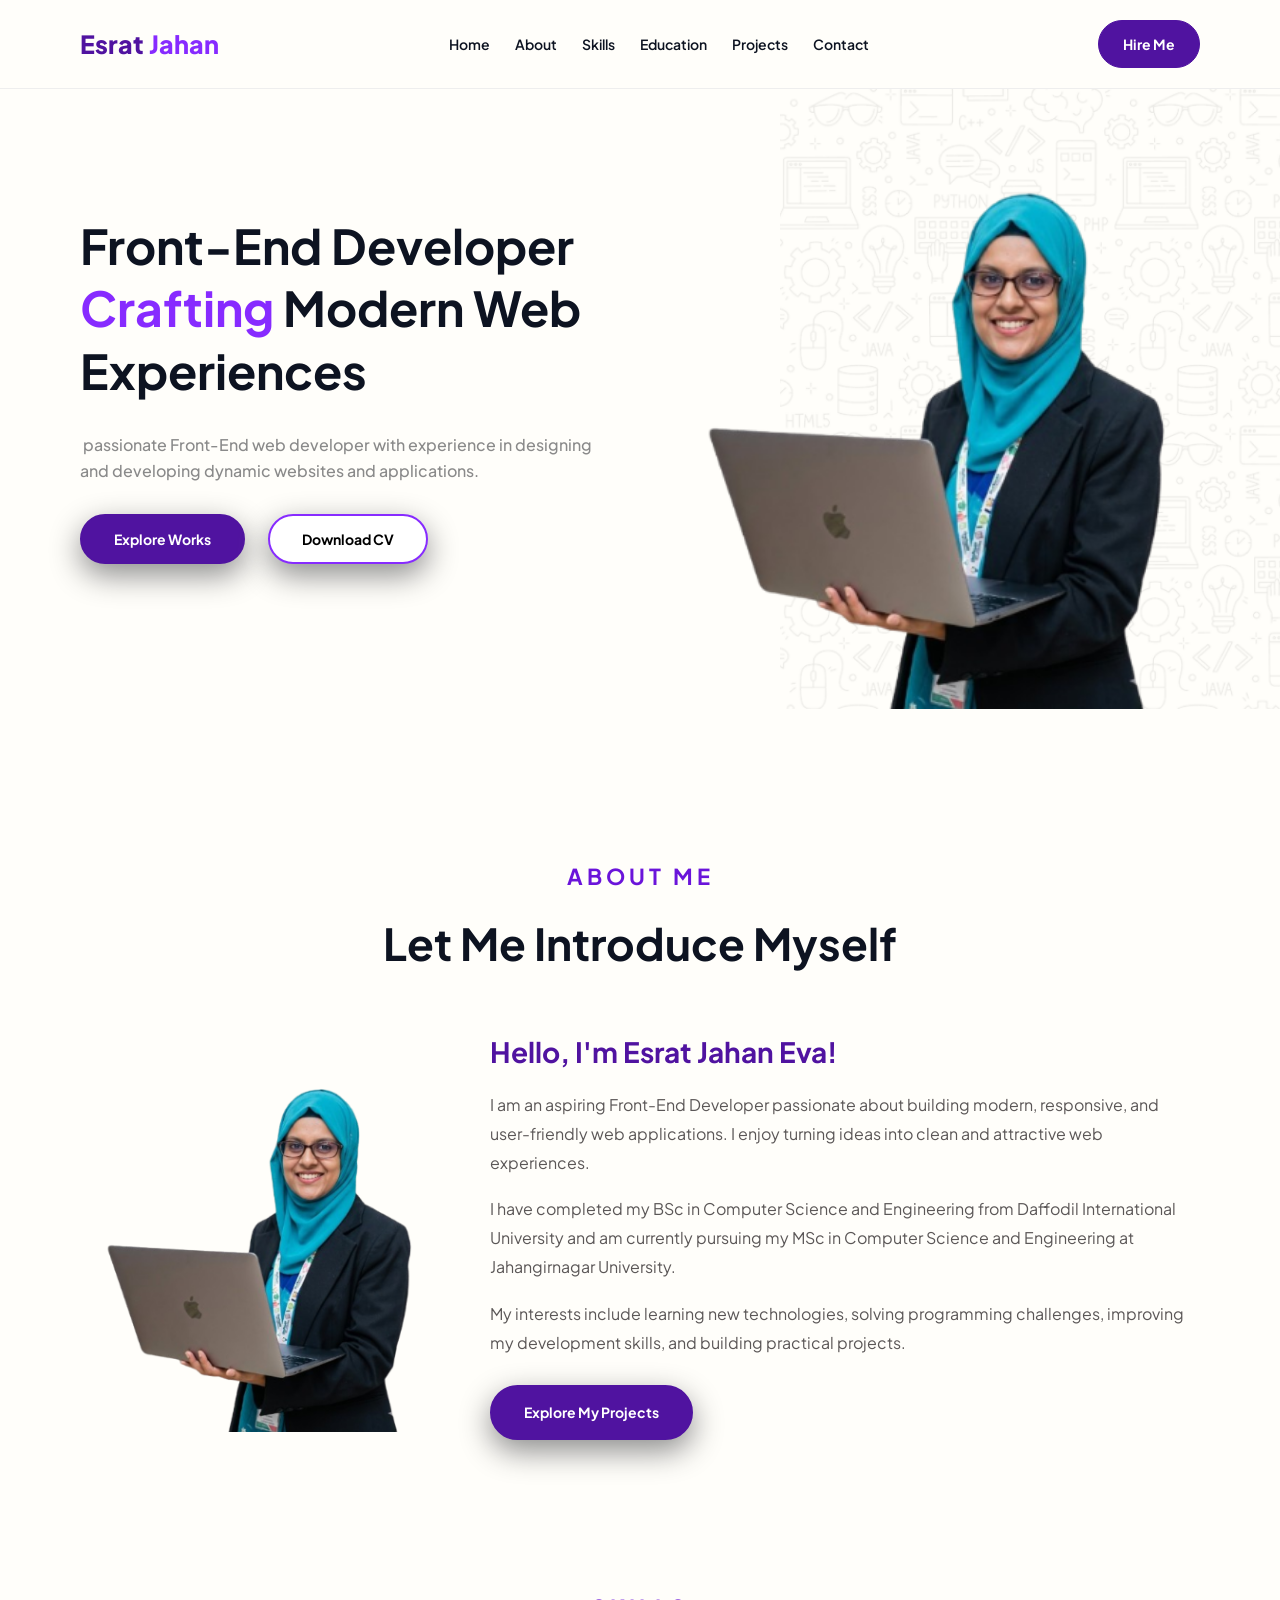
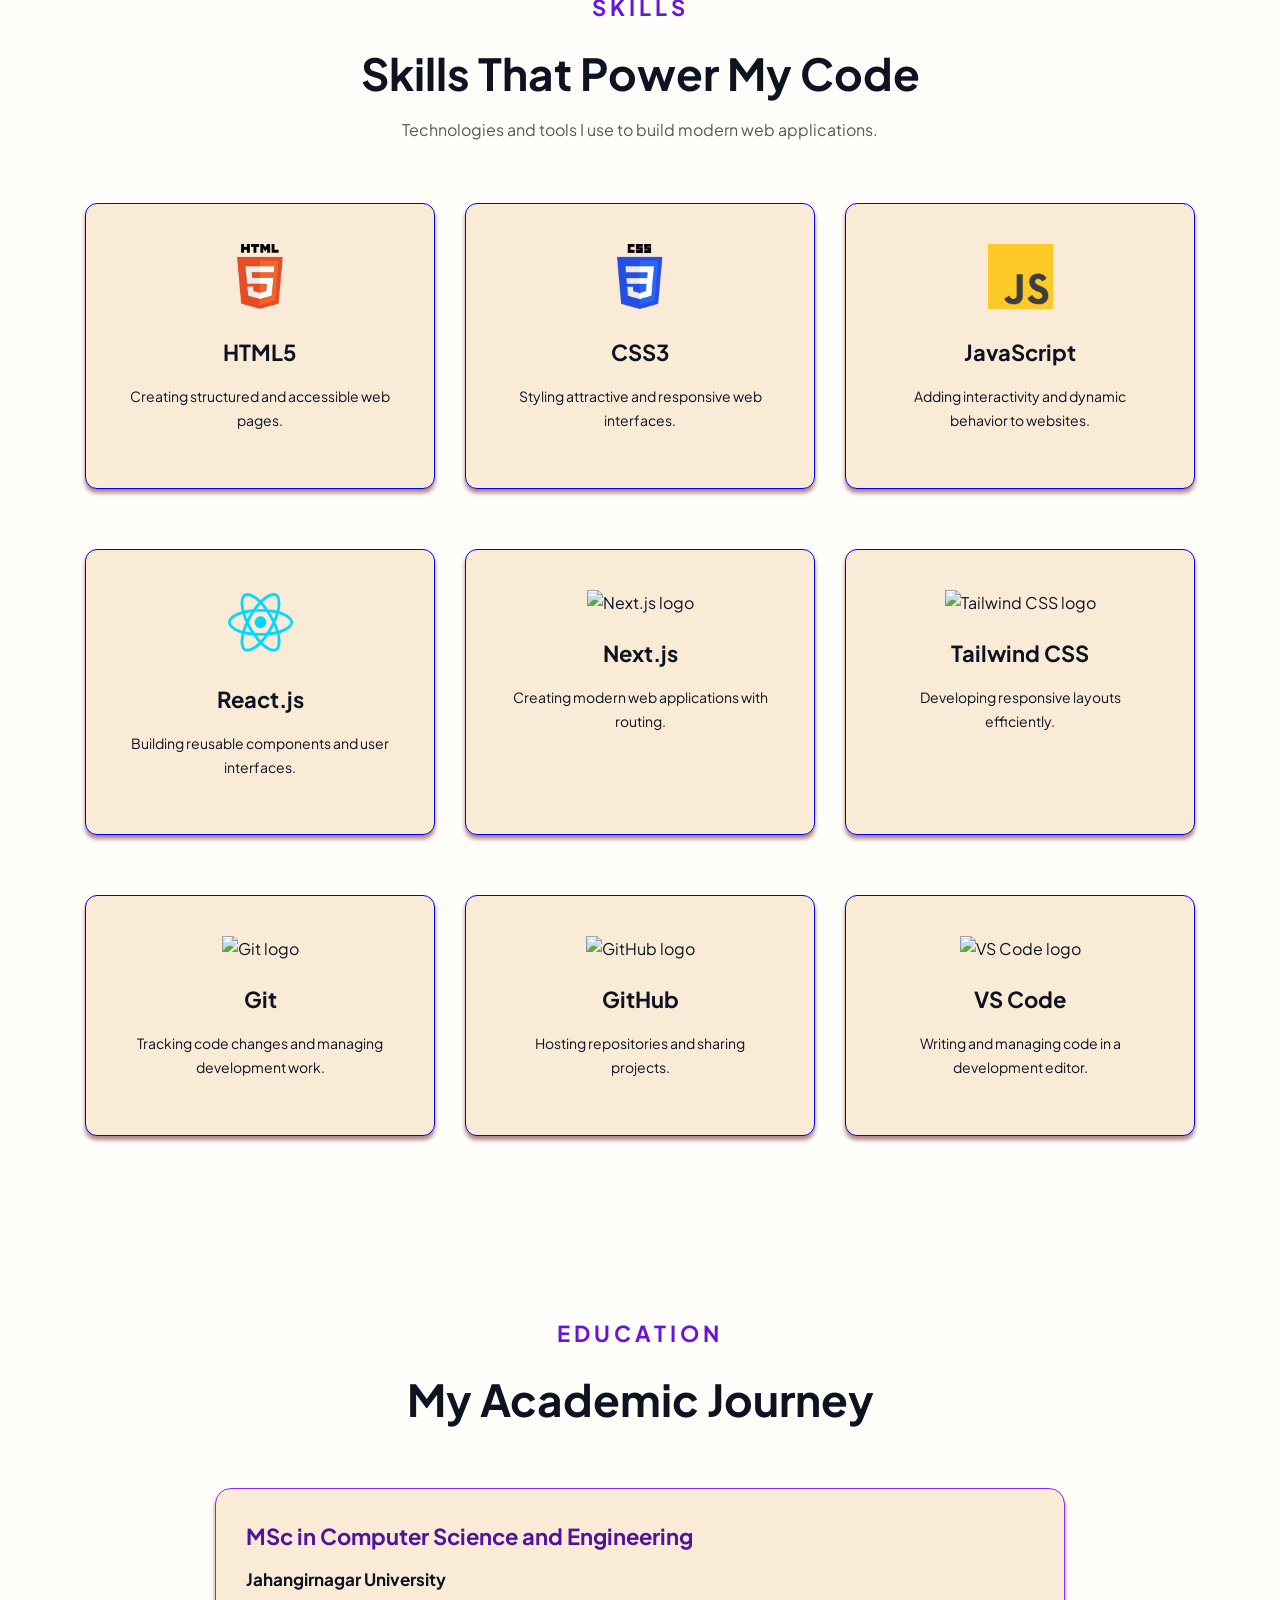
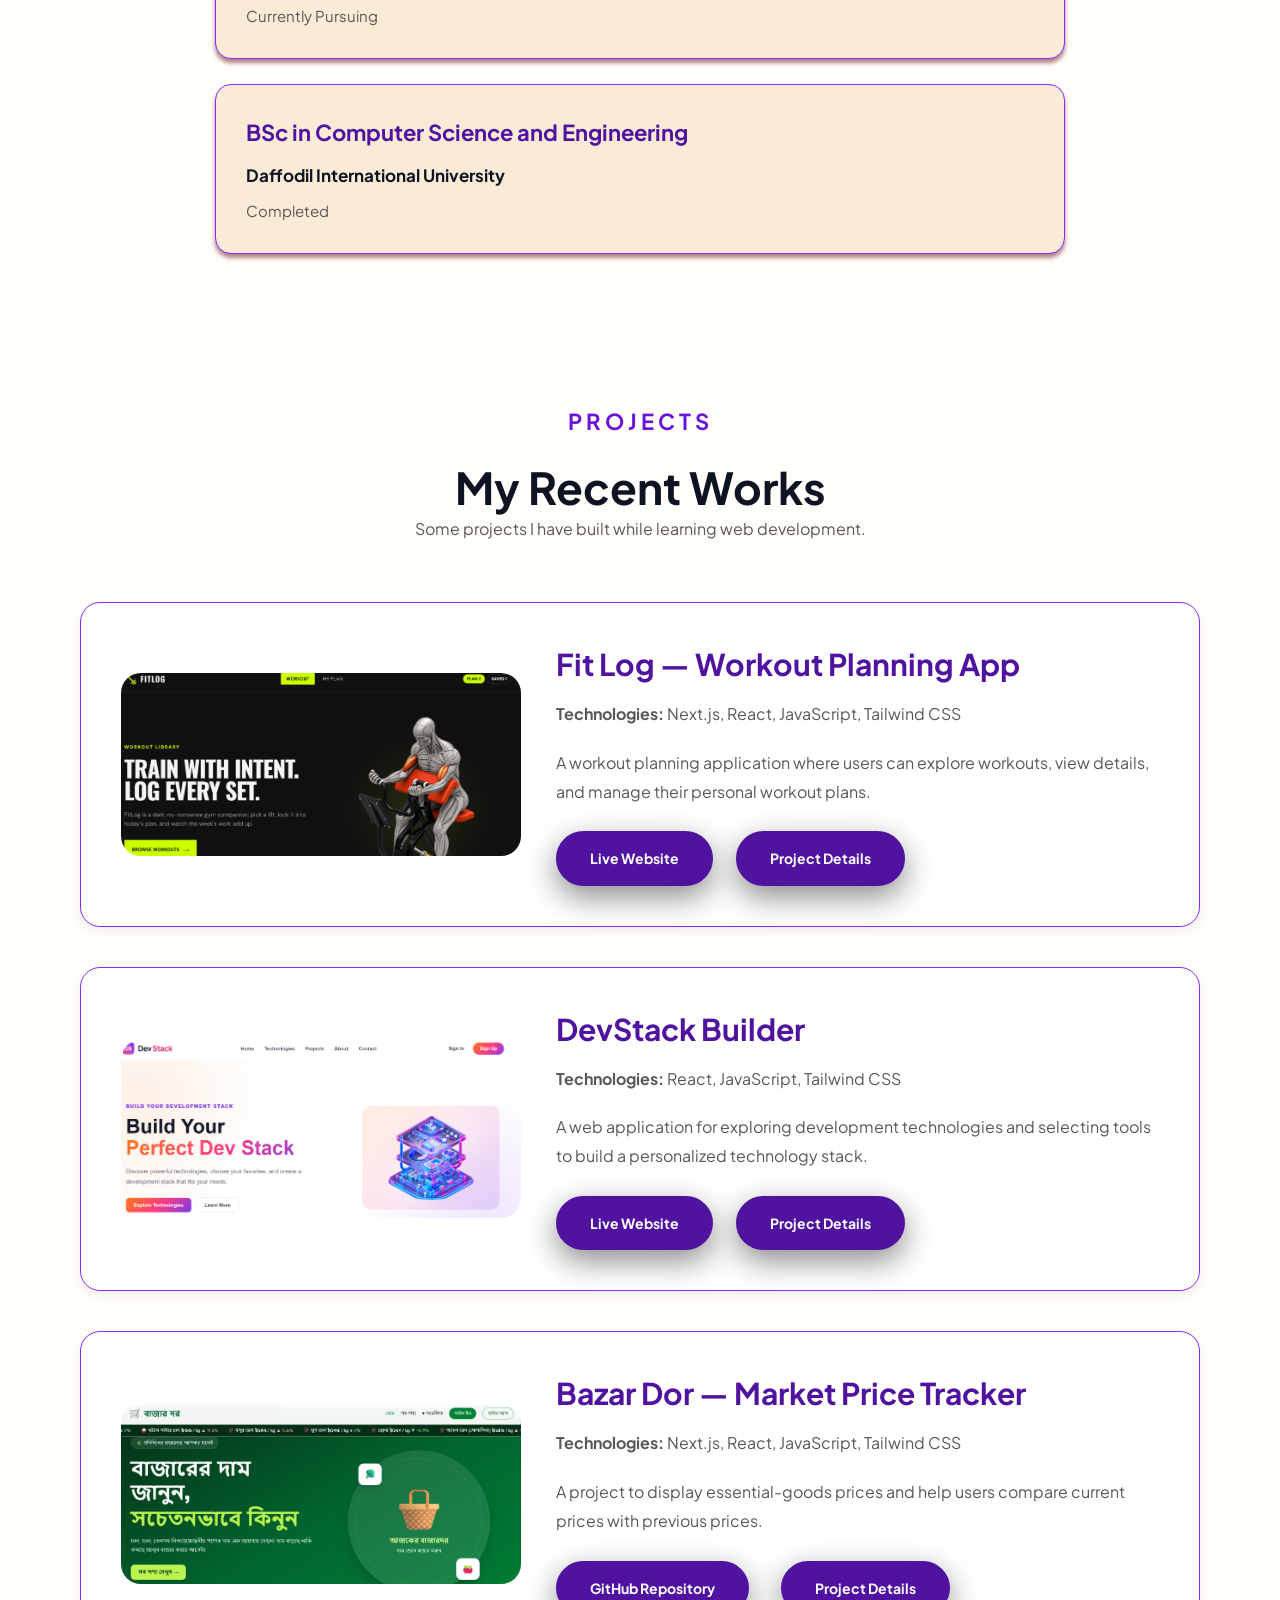
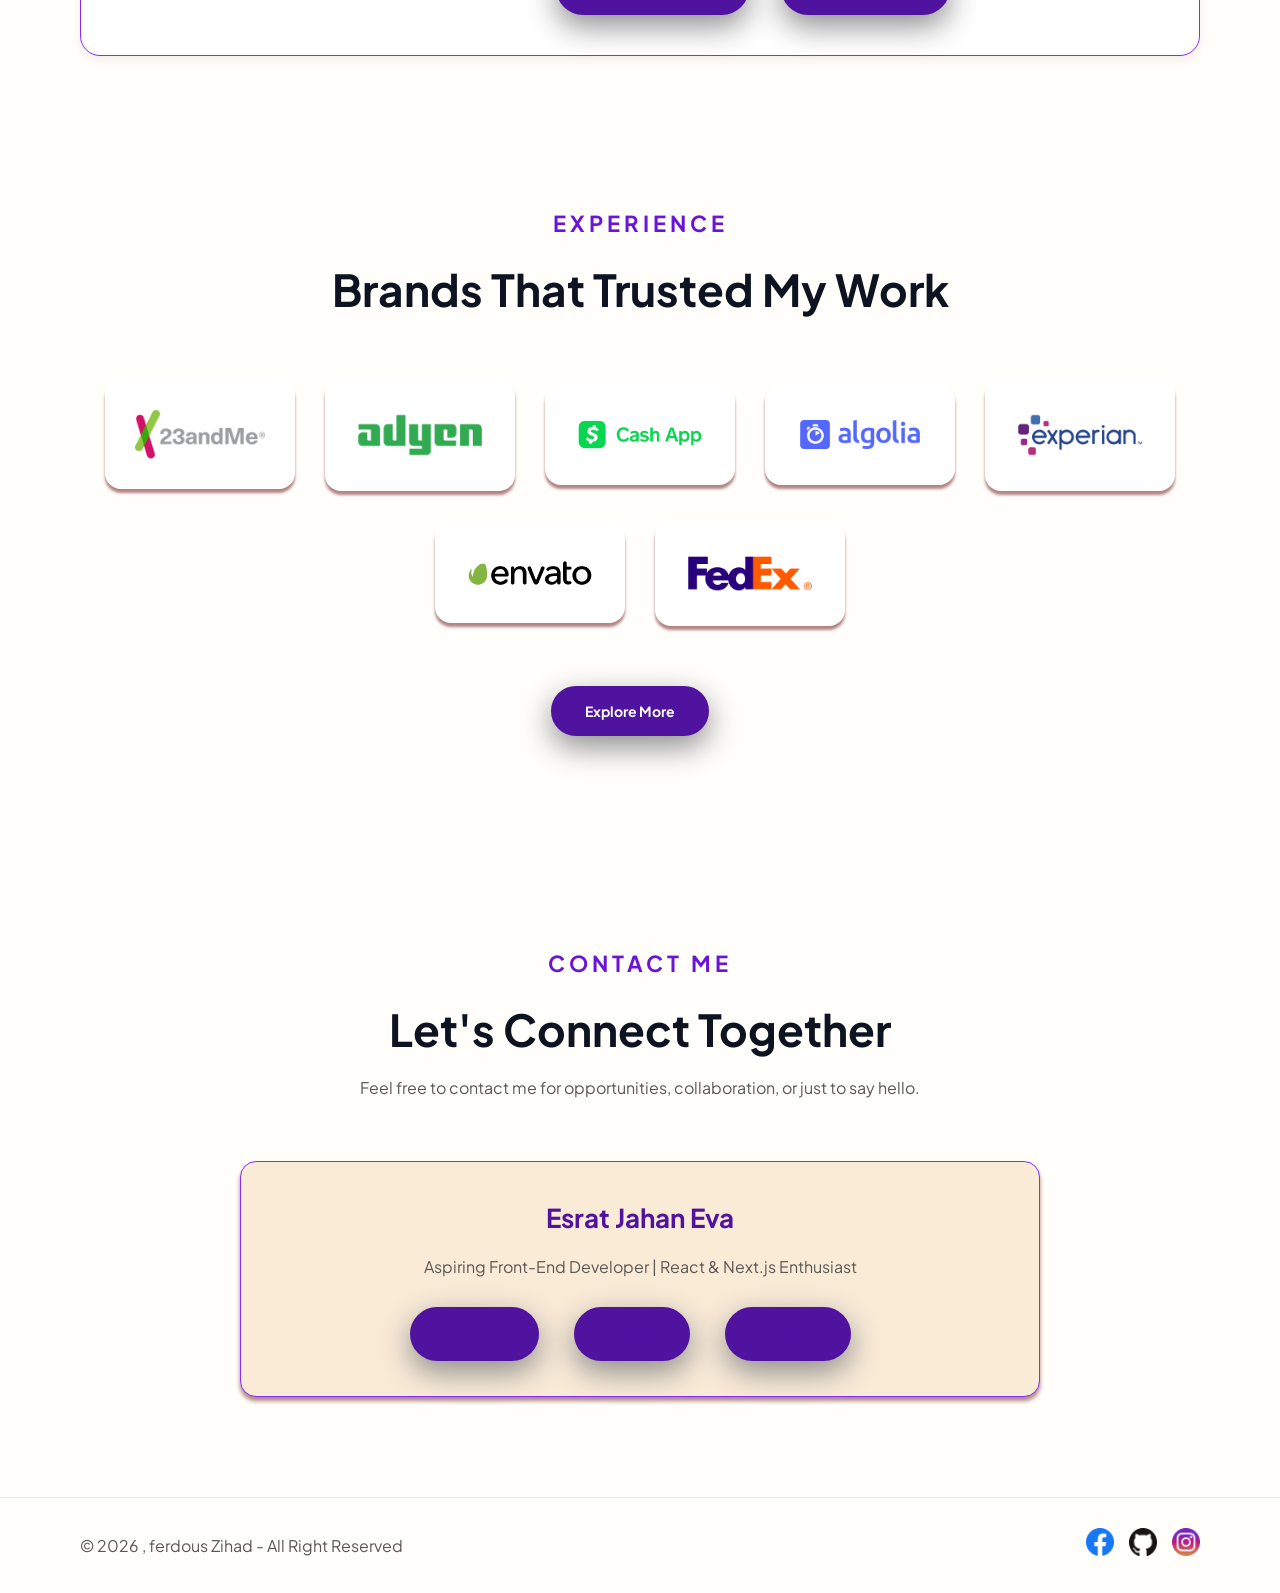
==== index.html @ e2b733cc "Initial portfolio commit" ====
<!doctype html>
<html lang="en">
  <head>
    <meta charset="UTF-8" />
    <meta name="viewport" content="width=device-width, initial-scale=1.0" />
    <title>Esrat jahan | Home</title>
    <link rel="preconnect" href="https://fonts.googleapis.com" />
    <link rel="preconnect" href="https://fonts.gstatic.com" crossorigin />
    <link
      href="https://fonts.googleapis.com/css2?family=Plus+Jakarta+Sans:ital,wght@0,200..800;1,200..800&family=Poppins:ital,wght@0,100;0,200;0,300;0,400;0,500;0,600;0,700;0,800;0,900;1,100;1,200;1,300;1,400;1,500;1,600;1,700;1,800;1,900&display=swap"
      rel="stylesheet"
    />

    <link rel="stylesheet" href="style.css" />
  </head>
  <body>
    <!-- Navbar -->
    <header id="navbar">
      <nav class="nav-container container">
        <a href="#hero" class="logo">Esrat <span>Jahan</span></a>

        <ul class="nav-links">
          <li><a href="#hero">Home</a></li>
          <li><a href="#about">About</a></li>
          <li><a href="#skill">Skills</a></li>
          <li><a href="#education">Education</a></li>
          <li><a href="#project">Projects</a></li>
          <li><a href="#contact">Contact</a></li>
        </ul>

        <a href="#contact" class="nav-btn">Hire Me</a>
      </nav>
    </header>

    <!-- hero section -->
    <div id="hero">
      <div id="hero-container" class="container">
        <div id="hero-contain">
          <h1>
            Front-End Developer <span>Crafting</span> Modern Web Experiences
          </h1>
          <p>
             passionate Front-End web developer with experience in designing and
            developing dynamic websites and applications.
          </p>
          <button class="btn">Explore Works</button>
          <button class="btn btn-white">Download CV</button>
        </div>
        <div id="hero-image">
          <img src="image/me/download.png" alt="" />
        </div>
      </div>
    </div>

    <!-- About Me Section -->
    <section id="about">
      <div class="container">
        <div class="heading">
          <h4>ABOUT ME</h4>
          <h2>Let Me Introduce Myself</h2>
        </div>

        <div class="about-content">
          <div class="about-image">
            <img src="image/me/download.png" alt="Esrat Jahan Eva" />
          </div>

          <div class="about-text">
            <h3>Hello, I'm Esrat Jahan Eva!</h3>

            <p>
              I am an aspiring Front-End Developer passionate about building
              modern, responsive, and user-friendly web applications. I enjoy
              turning ideas into clean and attractive web experiences.
            </p>

            <p>
              I have completed my BSc in Computer Science and Engineering from
              Daffodil International University and am currently pursuing my MSc
              in Computer Science and Engineering at Jahangirnagar University.
            </p>

            <p>
              My interests include learning new technologies, solving
              programming challenges, improving my development skills, and
              building practical projects.
            </p>

            <a class="btn about-btn" href="#project">Explore My Projects</a>
          </div>
        </div>
      </div>
    </section>

    <!-- Skills Section -->
    <section id="skill">
      <div id="skill-container" class="container">
        <div class="heading">
          <h4>SKILLS</h4>
          <h2>Skills That Power My Code</h2>
          <p class="skills-intro">
            Technologies and tools I use to build modern web applications.
          </p>
        </div>

        <div class="card-box">
          <div class="card">
            <img src="image/html.png" alt="HTML5 logo" />
            <h3>HTML5</h3>
            <p>Creating structured and accessible web pages.</p>
          </div>

          <div class="card">
            <img src="image/css.png" alt="CSS3 logo" />
            <h3>CSS3</h3>
            <p>Styling attractive and responsive web interfaces.</p>
          </div>

          <div class="card">
            <img src="image/js.png" alt="JavaScript logo" />
            <h3>JavaScript</h3>
            <p>Adding interactivity and dynamic behavior to websites.</p>
          </div>
        </div>

        <div class="card-box">
          <div class="card">
            <img src="image/react.png" alt="React logo" />
            <h3>React.js</h3>
            <p>Building reusable components and user interfaces.</p>
          </div>

          <div class="card">
            <img src="image/nextjs.png" alt="Next.js logo" />
            <h3>Next.js</h3>
            <p>Creating modern web applications with routing.</p>
          </div>

          <div class="card">
            <img src="image/tailwind.png" alt="Tailwind CSS logo" />
            <h3>Tailwind CSS</h3>
            <p>Developing responsive layouts efficiently.</p>
          </div>
        </div>

        <div class="card-box">
          <div class="card">
            <img src="image/git.png" alt="Git logo" />
            <h3>Git</h3>
            <p>Tracking code changes and managing development work.</p>
          </div>

          <div class="card">
            <img src="image/github.png" alt="GitHub logo" />
            <h3>GitHub</h3>
            <p>Hosting repositories and sharing projects.</p>
          </div>

          <div class="card">
            <img src="image/vscode.png" alt="VS Code logo" />
            <h3>VS Code</h3>
            <p>Writing and managing code in a development editor.</p>
          </div>
        </div>
      </div>
    </section>

    <!-- Education Section -->
    <section id="education">
      <div class="container">
        <div class="heading">
          <h4>EDUCATION</h4>
          <h2>My Academic Journey</h2>
        </div>

        <div class="education-list">
          <div class="education-card">
            <h3>MSc in Computer Science and Engineering</h3>
            <h4>Jahangirnagar University</h4>
            <p>Currently Pursuing</p>
          </div>

          <div class="education-card">
            <h3>BSc in Computer Science and Engineering</h3>
            <h4>Daffodil International University</h4>
            <p>Completed</p>
          </div>
        </div>
      </div>
    </section>

    <!-- project section -->
    <section id="project">
      <div id="project-container" class="container">
        <div class="heading">
          <h4>PROJECTS</h4>
          <h2>My Recent Works</h2>
          <p>Some projects I have built while learning web development.</p>
        </div>

        <!-- Project 1 -->
        <div class="project-box">
          <div class="project-card">
            <div class="project-img">
              <img src="image/FITLOG.png" alt="Fit Log project" />
            </div>
            <div class="project-content">
              <h3>Fit Log — Workout Planning App</h3>
              <p>
                <strong>Technologies:</strong> Next.js, React, JavaScript,
                Tailwind CSS
              </p>
              <p>
                A workout planning application where users can explore workouts,
                view details, and manage their personal workout plans.
              </p>
              <a
                class="btn"
                href="https://fit-log-livid.vercel.app/"
                target="_blank"
                rel="noopener noreferrer"
                >Live Website</a
              >
              <a class="btn" href="project-fitlog.html">Project Details</a>
            </div>
          </div>
        </div>

        <!-- Project 2 -->
        <div class="project-box">
          <div class="project-card">
            <div class="project-img">
              <img
                src="image/Screenshot Dev Stack.png"
                alt="DevStack Builder project"
              />
            </div>
            <div class="project-content">
              <h3>DevStack Builder</h3>
              <p>
                <strong>Technologies:</strong> React, JavaScript, Tailwind CSS
              </p>
              <p>
                A web application for exploring development technologies and
                selecting tools to build a personalized technology stack.
              </p>
              <a
                class="btn"
                href="https://esratcode.github.io/DevStack-Builder/"
                target="_blank"
                rel="noopener noreferrer"
                >Live Website</a
              >
              <a class="btn" href="project-devstack.html">Project Details</a>
            </div>
          </div>
        </div>

        <!-- Project 3 -->
        <div class="project-box">
          <div class="project-card">
            <div class="project-img">
              <img src="image/bajardor.png" alt="Bazar Dor project" />
            </div>
            <div class="project-content">
              <h3>Bazar Dor — Market Price Tracker</h3>
              <p>
                <strong>Technologies:</strong> Next.js, React, JavaScript,
                Tailwind CSS
              </p>
              <p>
                A project to display essential-goods prices and help users
                compare current prices with previous prices.
              </p>
              <div
                style="
                  display: flex;
                  flex-wrap: wrap;
                  gap: 12px;
                  margin-top: 15px;
                "
              >
                <a
                  class="btn"
                  href="https://github.com/esratcode/bazar-dor"
                  target="_blank"
                  rel="noopener noreferrer"
                  >GitHub Repository</a
                >
                <a class="btn" href="project-bazardor.html">Project Details</a>
              </div>
            </div>
          </div>
        </div>
      </div>
    </section>

    <div id="experience">
      <div id="experiance-container" class="container">
        <div class="heading">
          <h4>EXPERIENCE</h4>
          <h2>Brands That Trusted My Work</h2>
        </div>
        <div class="company-card">
          <div class="brands">
            <img src="image/brands-1.png" alt="" />
          </div>
          <div class="brands">
            <img src="image/brands-2.png" alt="" />
          </div>
          <div class="brands">
            <img src="image/brands-3.png" alt="" />
          </div>
          <div class="brands">
            <img src="image/brands-4.png" alt="" />
          </div>
          <div class="brands">
            <img src="image/brands-5.png" alt="" />
          </div>
          <div class="brands">
            <img src="image/brands-6.png" alt="" />
          </div>
          <div class="brands">
            <img src="image/brands-7.png" alt="" />
          </div>
        </div>
        <div class="btn-containter">
          <button class="btn">Explore More</button>
        </div>
      </div>
    </div>

    <!-- Contact Section -->
    <section id="contact">
      <div class="container">
        <div class="heading">
          <h4>CONTACT ME</h4>
          <h2>Let's Connect Together</h2>
          <p>
            Feel free to contact me for opportunities, collaboration, or just to
            say hello.
          </p>
        </div>

        <div class="contact-content">
          <h3>Esrat Jahan Eva</h3>
          <p>Aspiring Front-End Developer | React & Next.js Enthusiast</p>

          <div class="contact-links">
            <a class="btn" href="mailto:esrate449@gmail.com">Email Me</a>

            <a
              class="btn"
              href="https://github.com/esratcode"
              target="_blank"
              rel="noopener noreferrer"
              >GitHub</a
            >

            <a
              class="btn"
              href="https://www.linkedin.com/in/esrat-jahan-eva-cse/"
              target="_blank"
              rel="noopener noreferrer"
              >LinkedIn</a
            >
          </div>
        </div>
      </div>
    </section>

    <!-- footer section -->
    <div id="footer">
      <div id="footer-container" class="container">
        <div id="footer-text">
          <p>© 2026 , ferdous Zihad - All Right Reserved</p>
        </div>
        <div class="icons">
          <div class="icon">
            <img src="image/icon-fb.png" alt="" />
          </div>
          <div class="icon">
            <img src="image/icon-github.png" alt="" />
          </div>
          <div class="icon">
            <img src="image/icon-instagram.png" alt="" />
          </div>
        </div>
      </div>
    </div>
  </body>
</html>
---- style.css ----
/* =========================
   GLOBAL STYLES
========================= */
* {
    margin: 0;
    padding: 0;
    font-family: "Plus Jakarta Sans", sans-serif;
    box-sizing: border-box;
}

html {
    scroll-behavior: smooth;
    scroll-padding-top: 100px;
}

body {
    background-color: #FFFEFA;
    color: #0D1321;
    line-height: 1.6;
}

img {
    max-width: 100%;
}

.container {
    width: 87.5%;
    max-width: 1400px;
    margin: 0 auto;
}

section,
#hero,
#project,
#experience,
#footer {
    scroll-margin-top: 100px;
}

/* =========================
   COMMON BUTTON
========================= */
.btn {
    display: inline-block;
    background-color: #5013a0;
    padding: 14px 32px;
    border: 2px solid #5013a0;
    border-radius: 30px;
    font-size: 14px;
    font-weight: bold;
    color: white;
    box-shadow: 0 11px 31px 0 #8C8C8C;
    cursor: pointer;
    margin-right: 20px;
    text-decoration: none;
    transition: all 0.3s ease;
}

.btn:hover {
    background-color: white;
    color: #0D1321;
    border-color: #350476;
}

.btn-white {
    background-color: white;
    color: black;
    border: 2px solid #872BFF;
}

/* =========================
   SECTION HEADINGS
========================= */
.heading {
    margin-bottom: 60px;
    text-align: center;
}

.heading h4 {
    font-size: 22px;
    text-transform: uppercase;
    color: #6A14DA;
    letter-spacing: 4px;
    font-weight: bold;
    margin-bottom: 20px;
}

.heading h2 {
    font-size: 44px;
    line-height: 1.3;
}

.heading p {
    color: #5B5757;
}

/* =========================
   NAVBAR
========================= */
#navbar {
    width: 100%;
    background-color: #FFFEFA;
    padding: 20px 0;
    position: sticky;
    top: 0;
    z-index: 1000;
    border-bottom: 1px solid #eee;
}

.nav-container {
    display: flex;
    align-items: center;
    justify-content: space-between;
    gap: 20px;
}

.logo {
    font-size: 25px;
    font-weight: 800;
    color: #5013a0;
    text-decoration: none;
    white-space: nowrap;
}

.logo span {
    color: #872BFF;
}

.nav-links {
    display: flex;
    align-items: center;
    gap: 25px;
    list-style: none;
}

.nav-links a {
    color: #0D1321;
    text-decoration: none;
    font-size: 14px;
    font-weight: 600;
    transition: color 0.3s ease;
}

.nav-links a:hover {
    color: #872BFF;
}

.nav-btn {
    display: inline-block;
    padding: 12px 24px;
    background-color: #5013a0;
    color: white;
    border: 1px solid #5013a0;
    border-radius: 30px;
    text-decoration: none;
    font-size: 14px;
    font-weight: bold;
    transition: all 0.3s ease;
    white-space: nowrap;
}

.nav-btn:hover {
    background-color: white;
    color: #5013a0;
}

/* =========================
   HERO SECTION
========================= */
#hero {
    padding-top: 20px;
    background-image: url("image/Hero-bg.png");
    background-size: 500px;
    background-repeat: no-repeat;
    background-position: right top;
    margin-bottom: 150px;
}

#hero-container {
    display: flex;
    align-items: center;
    justify-content: space-between;
    gap: 40px;
}

#hero-contain {
    flex: 1;
    padding: 60px 0 100px;
}

#hero-contain h1 {
    font-size: 48px;
    line-height: 1.3;
    margin-bottom: 30px;
}

#hero-contain h1 span {
    color: #872BFF;
}

#hero-contain p {
    font-size: 16px;
    color: #8A8A8A;
    font-weight: 500;
    line-height: 26px;
    margin-bottom: 30px;
}

#hero-image {
    flex: 1;
    text-align: center;
}

#hero-image img {
    width: 500px;
    max-height: 600px;
    object-fit: contain;
    vertical-align: middle;
}

/* =========================
   ABOUT ME
========================= */
#about {
    margin-bottom: 150px;
}

.about-content {
    display: flex;
    align-items: center;
    justify-content: center;
    gap: 60px;
}

.about-image {
    flex: 0 1 350px;
    text-align: center;
}

.about-image img {
    width: 320px;
    max-width: 100%;
    border-radius: 20px;
    object-fit: cover;
}

.about-text {
    flex: 1;
}

.about-text h3 {
    font-size: 28px;
    line-height: 1.4;
    color: #5013a0;
    margin-bottom: 20px;
}

.about-text p {
    font-size: 16px;
    color: #5B5757;
    line-height: 1.8;
    margin-bottom: 18px;
}

.about-btn {
    margin-top: 10px;
}

/* =========================
   SKILLS SECTION
========================= */
#skill {
    margin-bottom: 150px;
}

.skills-intro {
    margin-top: 15px;
    color: #5B5757;
}

.card-box {
    display: flex;
    justify-content: center;
    align-items: stretch;
    gap: 30px;
    flex-wrap: wrap;
    margin-bottom: 30px;
}

.card {
    background-color: antiquewhite;
    flex: 1 1 260px;
    max-width: 350px;
    min-width: 0;
    border: 1px solid blue;
    border-radius: 12px;
    padding: 40px;
    text-align: center;
    box-shadow: 0 4px 4px #b18383;
    margin-bottom: 30px;
    transition: transform 0.3s ease;
}

.card:hover {
    transform: translateY(-5px);
}

.card img {
    width: 65px;
    height: 65px;
    object-fit: contain;
    margin-bottom: 20px;
}

.card h3 {
    font-size: 22px;
    font-weight: bolder;
    margin-bottom: 15px;
}

.card p {
    font-size: 14px;
    color: #0D1321;
    line-height: 1.7;
    margin-bottom: 15px;
}

.card a {
    color: #5013a0;
    font-weight: bold;
}

/* =========================
   EDUCATION SECTION
========================= */
#education {
    margin-bottom: 150px;
}

.education-list {
    display: flex;
    flex-direction: column;
    gap: 25px;
    max-width: 850px;
    margin: 0 auto;
}

.education-card {
    background-color: antiquewhite;
    border: 1px solid #872BFF;
    border-radius: 16px;
    padding: 30px;
    box-shadow: 0 4px 4px #b18383;
    transition: transform 0.3s ease;
}

.education-card:hover {
    transform: translateY(-3px);
}

.education-card h3 {
    font-size: 22px;
    color: #5013a0;
    margin-bottom: 12px;
}

.education-card h4 {
    font-size: 17px;
    margin-bottom: 10px;
}

.education-card p {
    color: #5B5757;
    font-size: 15px;
}

/* =========================
   PROJECTS SECTION
========================= */
#project {
    margin-bottom: 150px;
}

.project-box {
    width: 100%;
}

.project-card {
    padding: 40px;
    background-color: white;
    border: 1px solid #872BFF;
    border-radius: 20px;
    display: flex;
    gap: 35px;
    align-items: center;
    margin-bottom: 40px;
    box-shadow: 0 4px 10px #b1838320;
}

.project-img {
    flex: 0 1 400px;
    min-width: 0;
}

.project-img img {
    display: block;
    width: 100%;
    max-width: 400px;
    border-radius: 20px;
    object-fit: cover;
}

.project-content {
    flex: 1;
    min-width: 0;
}

.project-content h3 {
    font-size: 30px;
    color: #5013a0;
    line-height: 1.4;
    margin-bottom: 15px;
}

.project-content p {
    color: #5B5757;
    line-height: 1.8;
    margin-bottom: 20px;
}

.project-content .btn {
    margin-top: 5px;
}

/* =========================
   EXPERIENCE SECTION
========================= */
#experience {
    margin-bottom: 150px;
}

.company-card {
    display: flex;
    justify-content: center;
    align-items: center;
    flex-wrap: wrap;
    gap: 30px;
}

.brands {
    padding: 30px;
    background-color: white;
    box-shadow: 0 4px 3px #b18383;
    border-radius: 16px;
    display: flex;
    justify-content: center;
    align-items: center;
    min-width: 130px;
    min-height: 100px;
}

.brands img {
    max-width: 130px;
    max-height: 65px;
    object-fit: contain;
}

.btn-containter {
    text-align: center;
    padding: 60px 0;
}

/* =========================
   CONTACT SECTION
========================= */
#contact {
    margin-bottom: 100px;
    scroll-margin-top: 100px;
}

.contact-content {
    max-width: 800px;
    margin: 0 auto;
    text-align: center;
    background-color: antiquewhite;
    border: 1px solid #872BFF;
    border-radius: 20px;
    padding: 40px;
    box-shadow: 0 4px 4px #b18383;
}

.contact-content p {
    font-size: 16px;
    color: #5B5757;
    line-height: 1.8;
    margin-bottom: 20px;
}

.contact-links {
    display: flex;
    justify-content: center;
    align-items: center;
    flex-wrap: wrap;
    gap: 15px;
    margin-top: 25px;
}

.contact-links a {
    color: #5013a0;
    font-weight: bold;
    overflow-wrap: anywhere;
}

/* =========================
   FOOTER
========================= */
#footer {
    padding: 30px 0;
    border-top: 1px solid #eee;
}

#footer-container {
    display: flex;
    justify-content: space-between;
    align-items: center;
    gap: 20px;
}

#footer-text p {
    font-size: 16px;
    color: #5B5757;
}

.icons {
    display: flex;
    align-items: center;
    gap: 15px;
}

.icon img {
    width: 28px;
    height: 28px;
    object-fit: contain;
    transition: transform 0.3s ease;
}

.icon img:hover {
    transform: translateY(-3px);
}

/* =========================
   RESPONSIVE: TABLETS
========================= */
@media (max-width: 1024px) {
    .container {
        width: 90%;
    }

    .nav-links {
        gap: 15px;
    }

    .nav-links a {
        font-size: 13px;
    }

    #hero-contain h1 {
        font-size: 40px;
    }

    #hero-image img {
        width: 400px;
    }

    .heading h2 {
        font-size: 36px;
    }

    .about-content {
        gap: 35px;
    }

    .project-card {
        padding: 30px;
        gap: 25px;
    }

    .project-content h3 {
        font-size: 26px;
    }
}

/* =========================
   RESPONSIVE: MOBILE
========================= */
@media (max-width: 768px) {
    .container {
        width: 90%;
    }

    #navbar {
        padding: 15px 0;
        position: relative;
    }

    .nav-container {
        flex-direction: column;
        gap: 15px;
    }

    .nav-links {
        justify-content: center;
        flex-wrap: wrap;
        gap: 12px 20px;
    }

    .nav-links a {
        font-size: 13px;
    }

    .nav-btn {
        padding: 10px 22px;
    }

    #hero {
        background-size: 300px;
        margin-bottom: 90px;
    }

    #hero-container {
        flex-direction: column;
        align-items: center;
        gap: 20px;
    }

    #hero-contain {
        padding: 40px 0 10px;
        text-align: center;
    }

    #hero-contain h1 {
        font-size: 36px;
        margin-bottom: 20px;
    }

    #hero-contain p {
        font-size: 15px;
    }

    #hero-contain .btn {
        margin: 5px;
        padding: 12px 20px;
    }

    #hero-image img {
        width: 330px;
        max-height: 400px;
    }

    .heading {
        margin-bottom: 40px;
    }

    .heading h4 {
        font-size: 18px;
        margin-bottom: 15px;
    }

    .heading h2 {
        font-size: 30px;
    }

    #about,
    #skill,
    #education,
    #project,
    #experience {
        margin-bottom: 90px;
    }

    .about-content {
        flex-direction: column;
        gap: 30px;
    }

    .about-image {
        flex: auto;
    }

    .about-image img {
        width: 260px;
    }

    .about-text {
        text-align: center;
    }

    .about-text h3 {
        font-size: 24px;
    }

    .card-box {
        gap: 10px;
        margin-bottom: 10px;
    }

    .card {
        flex: 1 1 100%;
        max-width: 100%;
        padding: 30px 25px;
        margin-bottom: 20px;
    }

    .education-card {
        padding: 25px;
    }

    .education-card h3 {
        font-size: 19px;
    }

    .project-card {
        flex-direction: column;
        align-items: stretch;
        padding: 22px;
        gap: 25px;
        margin-bottom: 30px;
    }

    .project-img {
        flex: auto;
    }

    .project-img img {
        width: 100%;
        max-width: 100%;
    }

    .project-content h3 {
        font-size: 25px;
    }

    .project-content .btn {
        margin-right: 0;
    }

    .brands {
        padding: 20px;
        min-width: 100px;
    }

    .brands img {
        max-width: 100px;
    }

    .btn-containter {
        padding: 35px 0;
    }

    .contact-content {
        padding: 25px 20px;
    }

    #footer-container {
        flex-direction: column;
        text-align: center;
    }

    #footer-text p {
        font-size: 14px;
    }
}

/* =========================
   RESPONSIVE: SMALL PHONES
========================= */
@media (max-width: 400px) {
    .logo {
        font-size: 22px;
    }

    .nav-links {
        gap: 10px 14px;
    }

    .nav-links a {
        font-size: 12px;
    }

    #hero-contain h1 {
        font-size: 30px;
    }

    #hero-image img {
        width: 260px;
    }

    .heading h2 {
        font-size: 26px;
    }

    .btn {
        padding: 12px 20px;
        font-size: 13px;
        margin-right: 5px;
    }

    .project-card {
        padding: 16px;
    }

    .education-card {
        padding: 20px;
    }
}


/* Contact Section */
#contact {
    margin-bottom: 100px;
    scroll-margin-top: 100px;
}

.contact-content {
    max-width: 800px;
    margin: 0 auto;
    padding: 35px;
    text-align: center;
    background-color: antiquewhite;
    border: 1px solid #872BFF;
    border-radius: 16px;
    box-shadow: 0 4px 4px #b18383;
}

.contact-content h3 {
    color: #5013a0;
    font-size: 26px;
    margin-bottom: 15px;
}

.contact-content p {
    color: #5B5757;
    line-height: 1.8;
    margin-bottom: 25px;
}

.contact-links {
    display: flex;
    justify-content: center;
    flex-wrap: wrap;
    gap: 15px;
}

.contact-links .btn {
    display: inline-block;
    text-decoration: none;
    cursor: pointer;
}

#contact .heading p {
    color: #5B5757;
    line-height: 1.7;
    margin-top: 15px;
}

@media (max-width: 600px) {
    .contact-content {
        padding: 25px 15px;
    }

    .contact-links {
        flex-direction: column;
        align-items: center;
    }

    .contact-links .btn {
        width: 100%;
        max-width: 250px;
        text-align: center;
    }
}
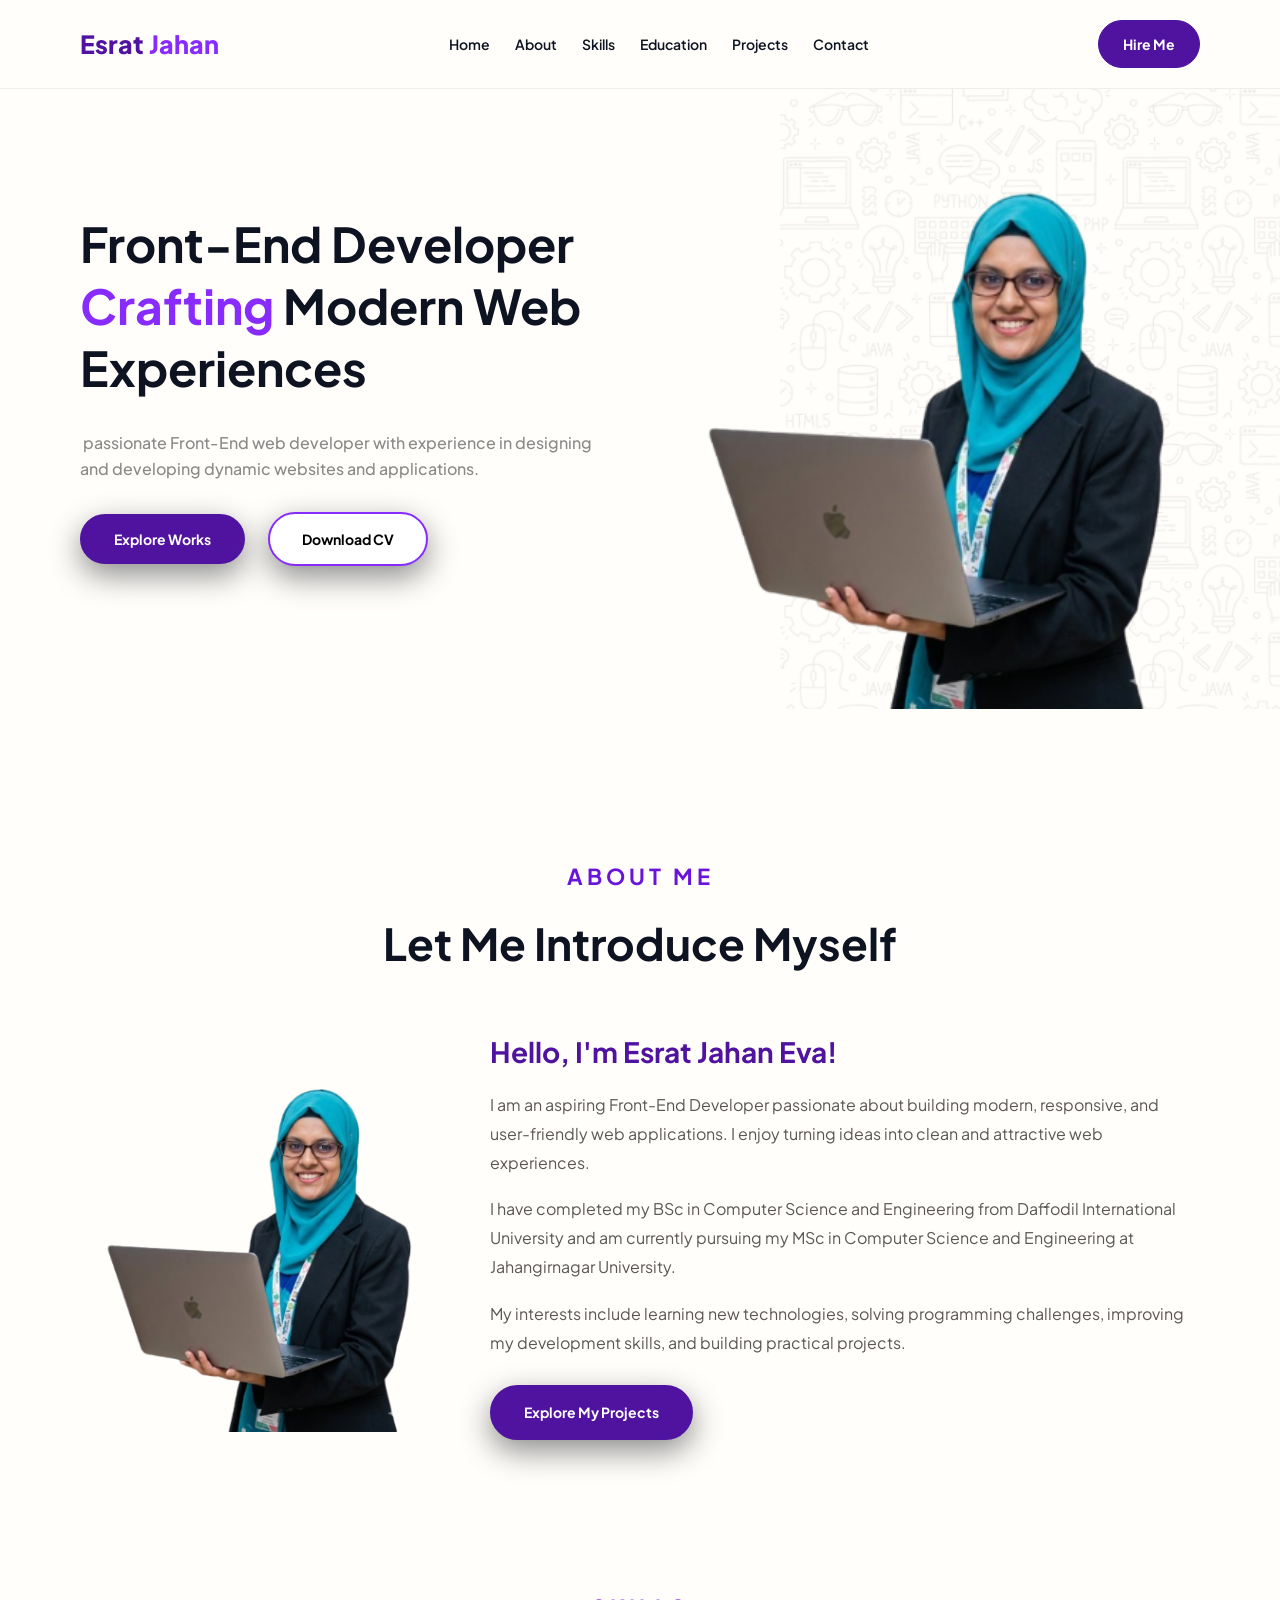
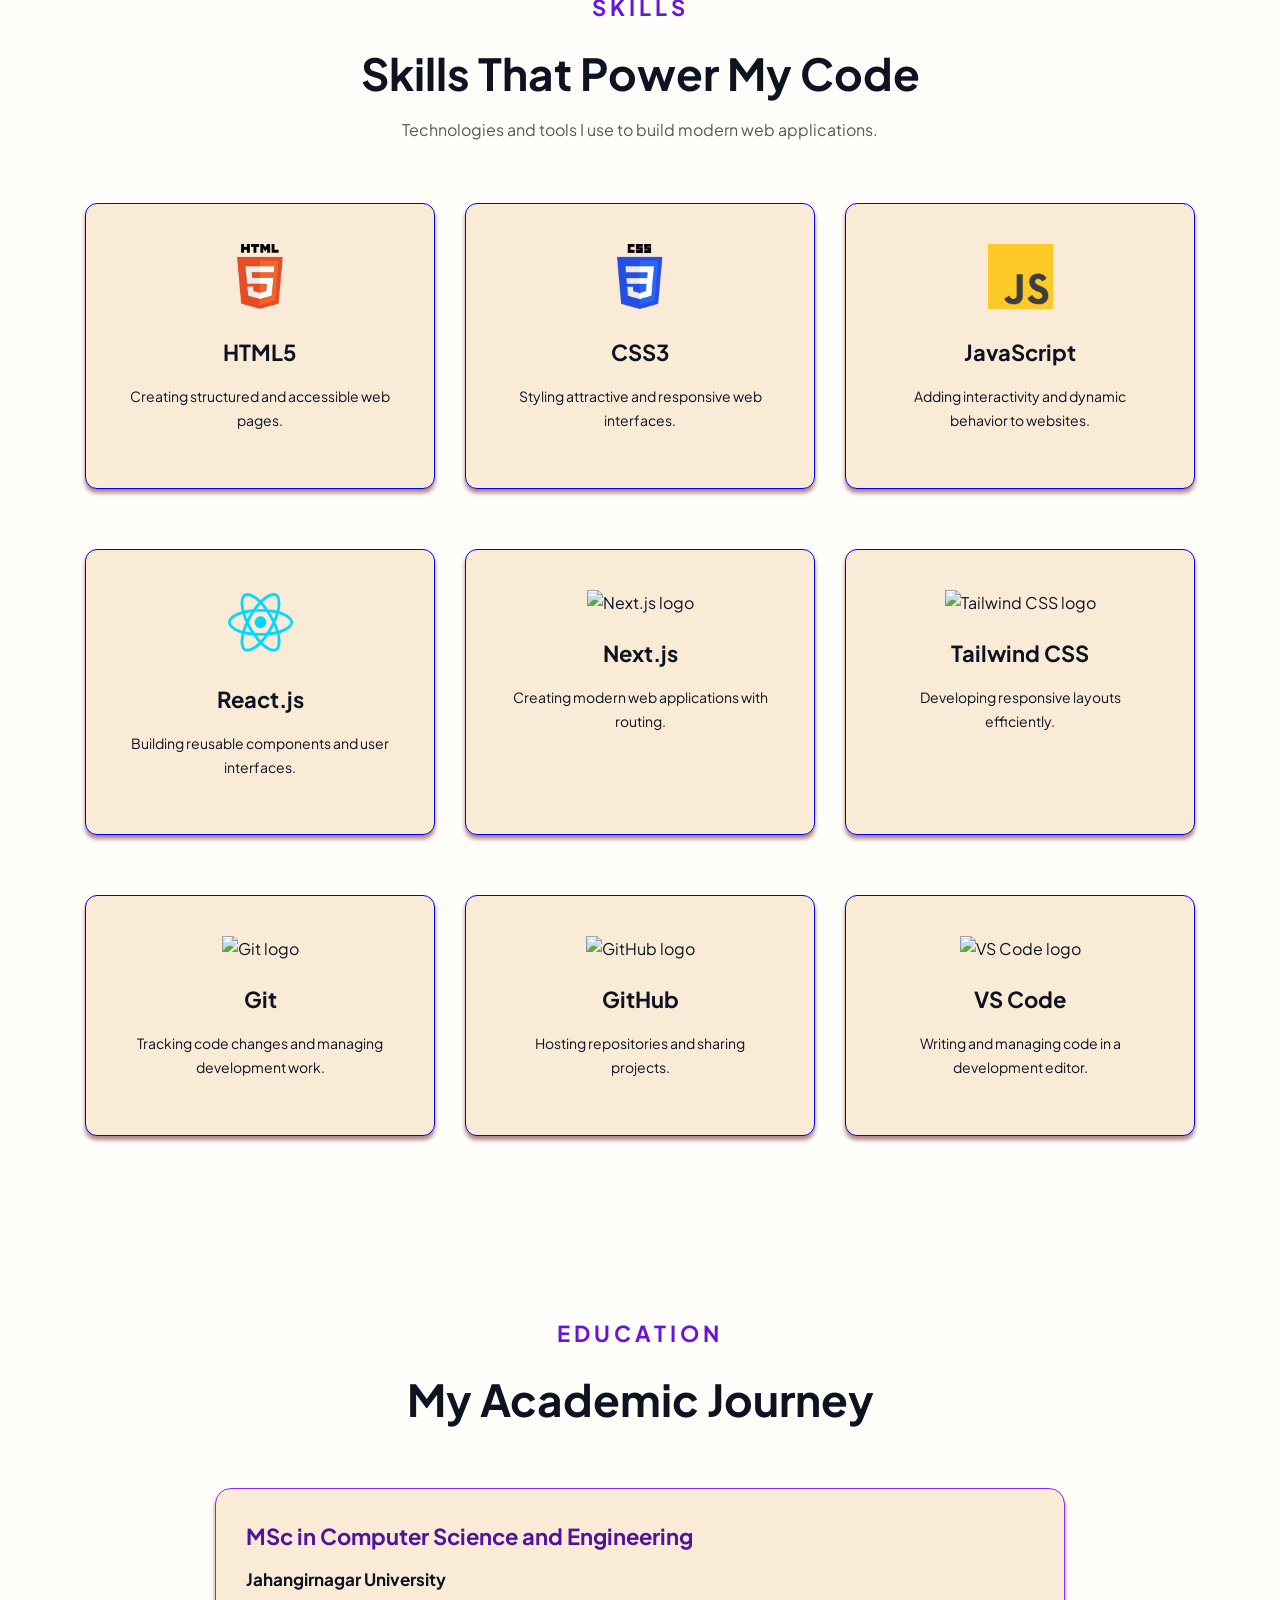
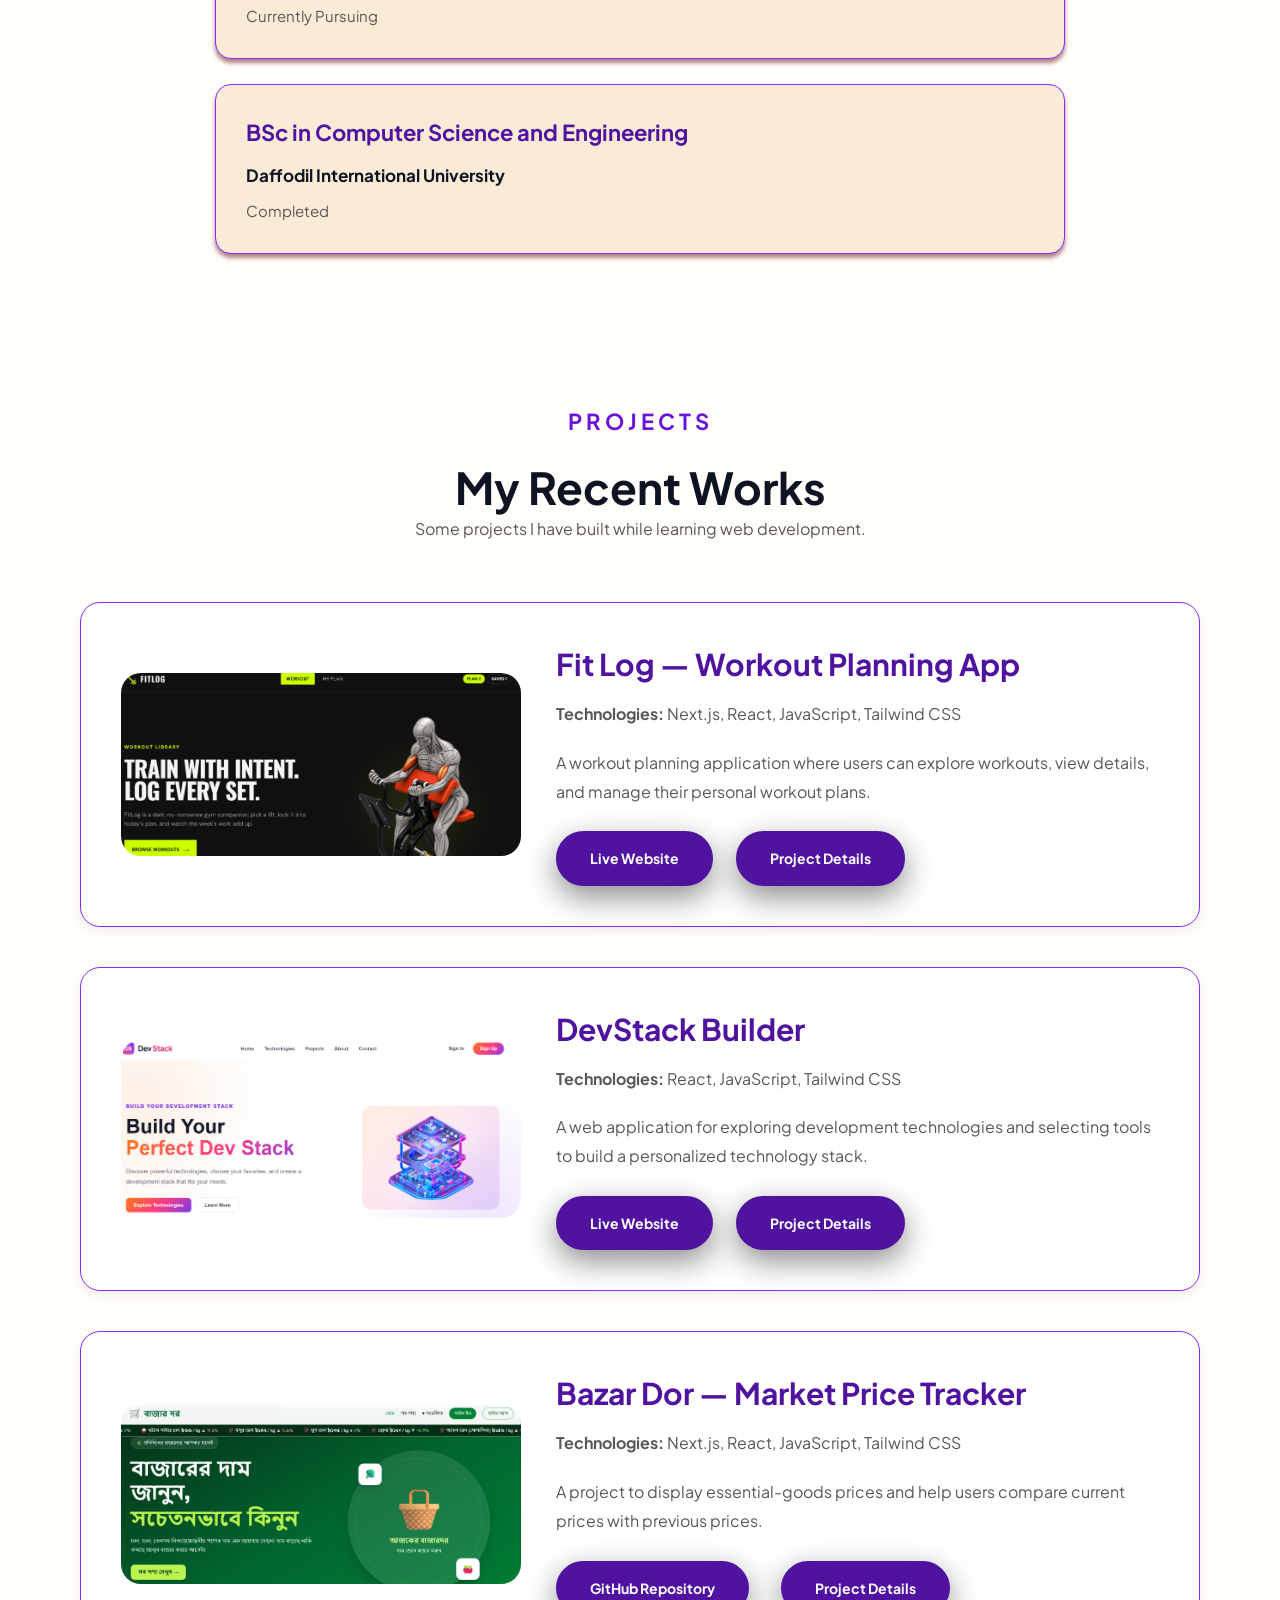
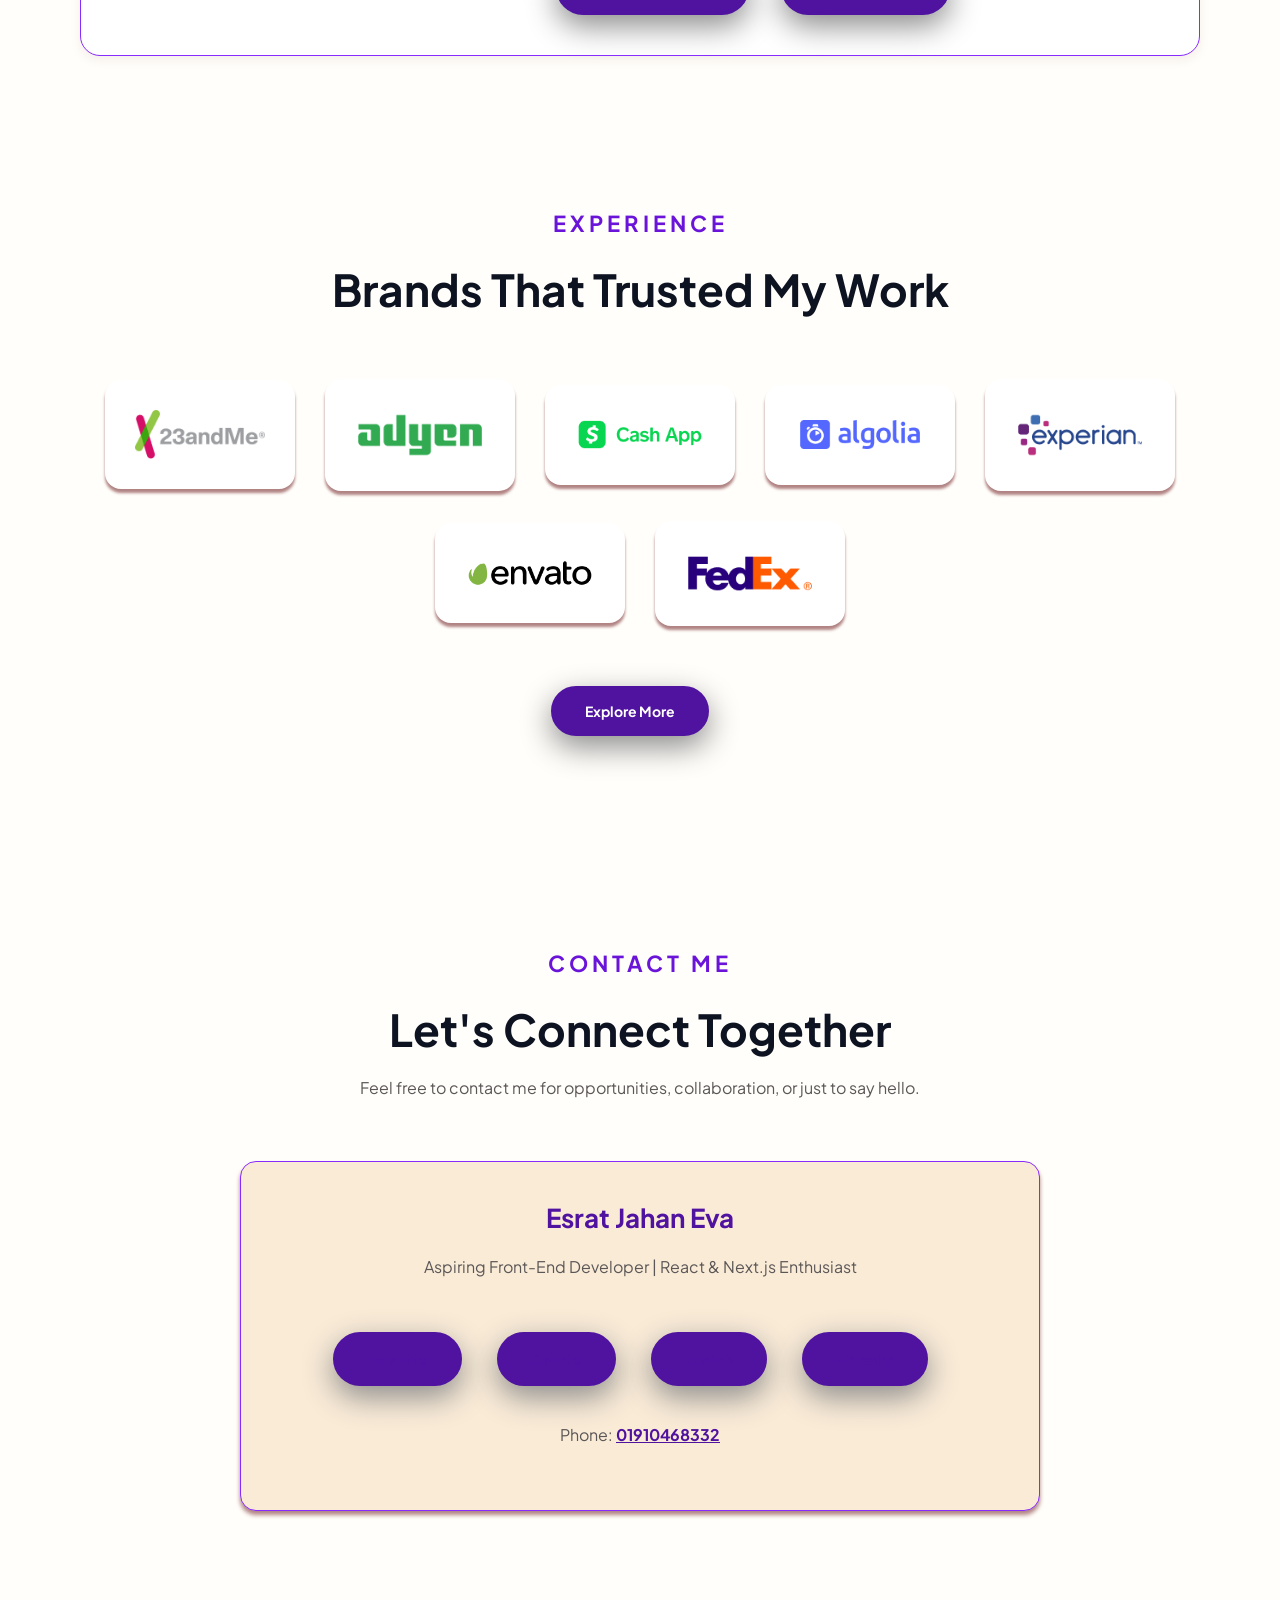
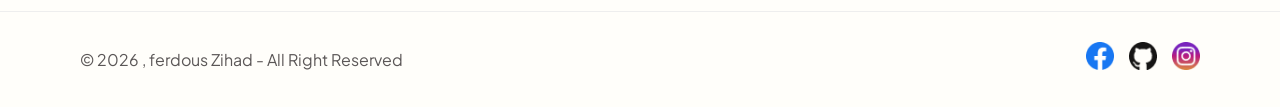
==== commit f3f5d46b: "Add phone number to contact section" ====
--- a/index.html
+++ b/index.html
@@ -44,7 +44,13 @@
             developing dynamic websites and applications.
           </p>
           <button class="btn">Explore Works</button>
-          <button class="btn btn-white">Download CV</button>
+          <a
+            href="Esrat_Resume%20(update-1).pdf"
+            class="btn btn-white"
+            download
+          >
+            Download CV
+          </a>
         </div>
         <div id="hero-image">
           <img src="image/me/download.png" alt="" />
@@ -347,23 +353,33 @@
           <p>Aspiring Front-End Developer | React & Next.js Enthusiast</p>
 
           <div class="contact-links">
-            <a class="btn" href="mailto:esrate449@gmail.com">Email Me</a>
-
-            <a
-              class="btn"
-              href="https://github.com/esratcode"
-              target="_blank"
-              rel="noopener noreferrer"
-              >GitHub</a
-            >
-
-            <a
-              class="btn"
-              href="https://www.linkedin.com/in/esrat-jahan-eva-cse/"
-              target="_blank"
-              rel="noopener noreferrer"
-              >LinkedIn</a
-            >
+            <div class="contact-links">
+              <a class="btn" href="mailto:esrate449@gmail.com"> Email Me </a>
+
+              <a class="btn" href="tel:+8801910468332"> Call Me </a>
+
+              <a
+                class="btn"
+                href="https://github.com/esratcode"
+                target="_blank"
+                rel="noopener noreferrer"
+              >
+                GitHub
+              </a>
+
+              <a
+                class="btn"
+                href="https://www.linkedin.com/in/esrat-jahan-eva-cse/"
+                target="_blank"
+                rel="noopener noreferrer"
+              >
+                LinkedIn
+              </a>
+            </div>
+
+            <p style="margin-top: 20px">
+              Phone: <a href="tel:+8801910468332">01910468332</a>
+            </p>
           </div>
         </div>
       </div>
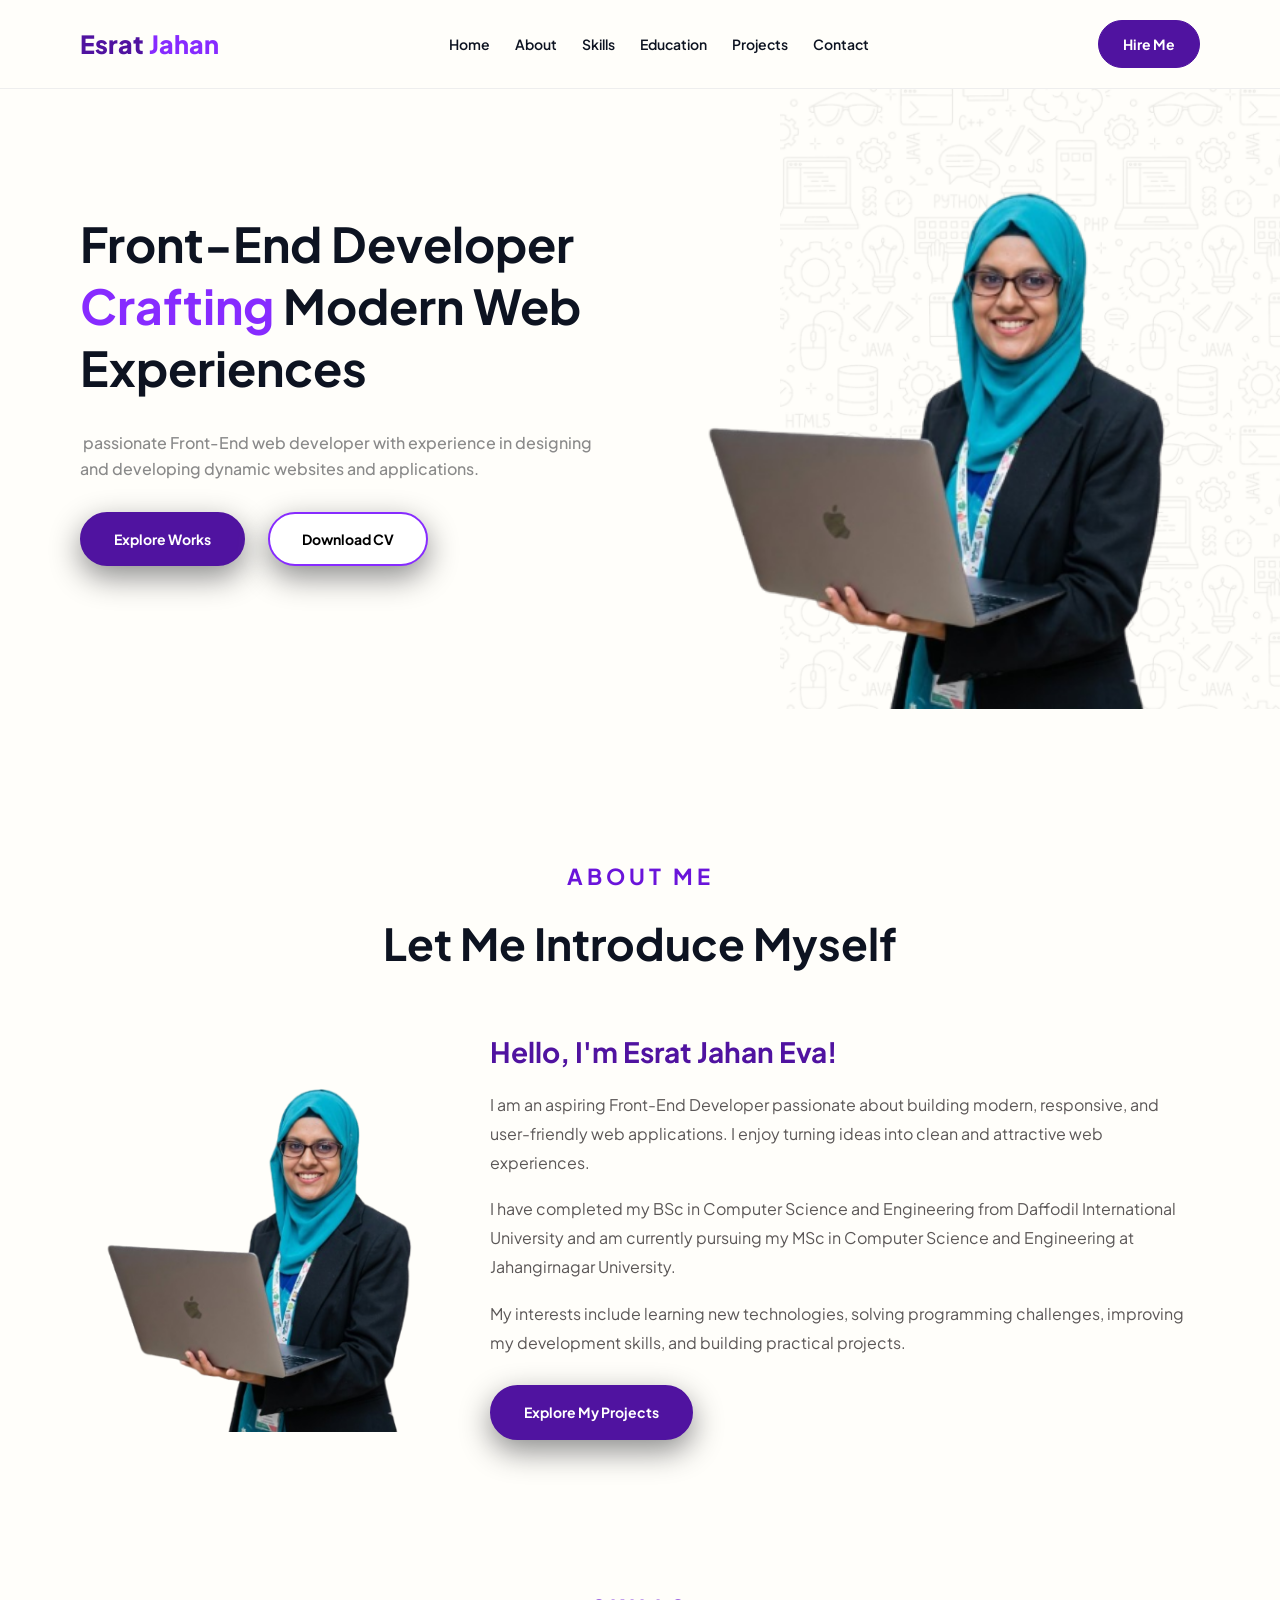
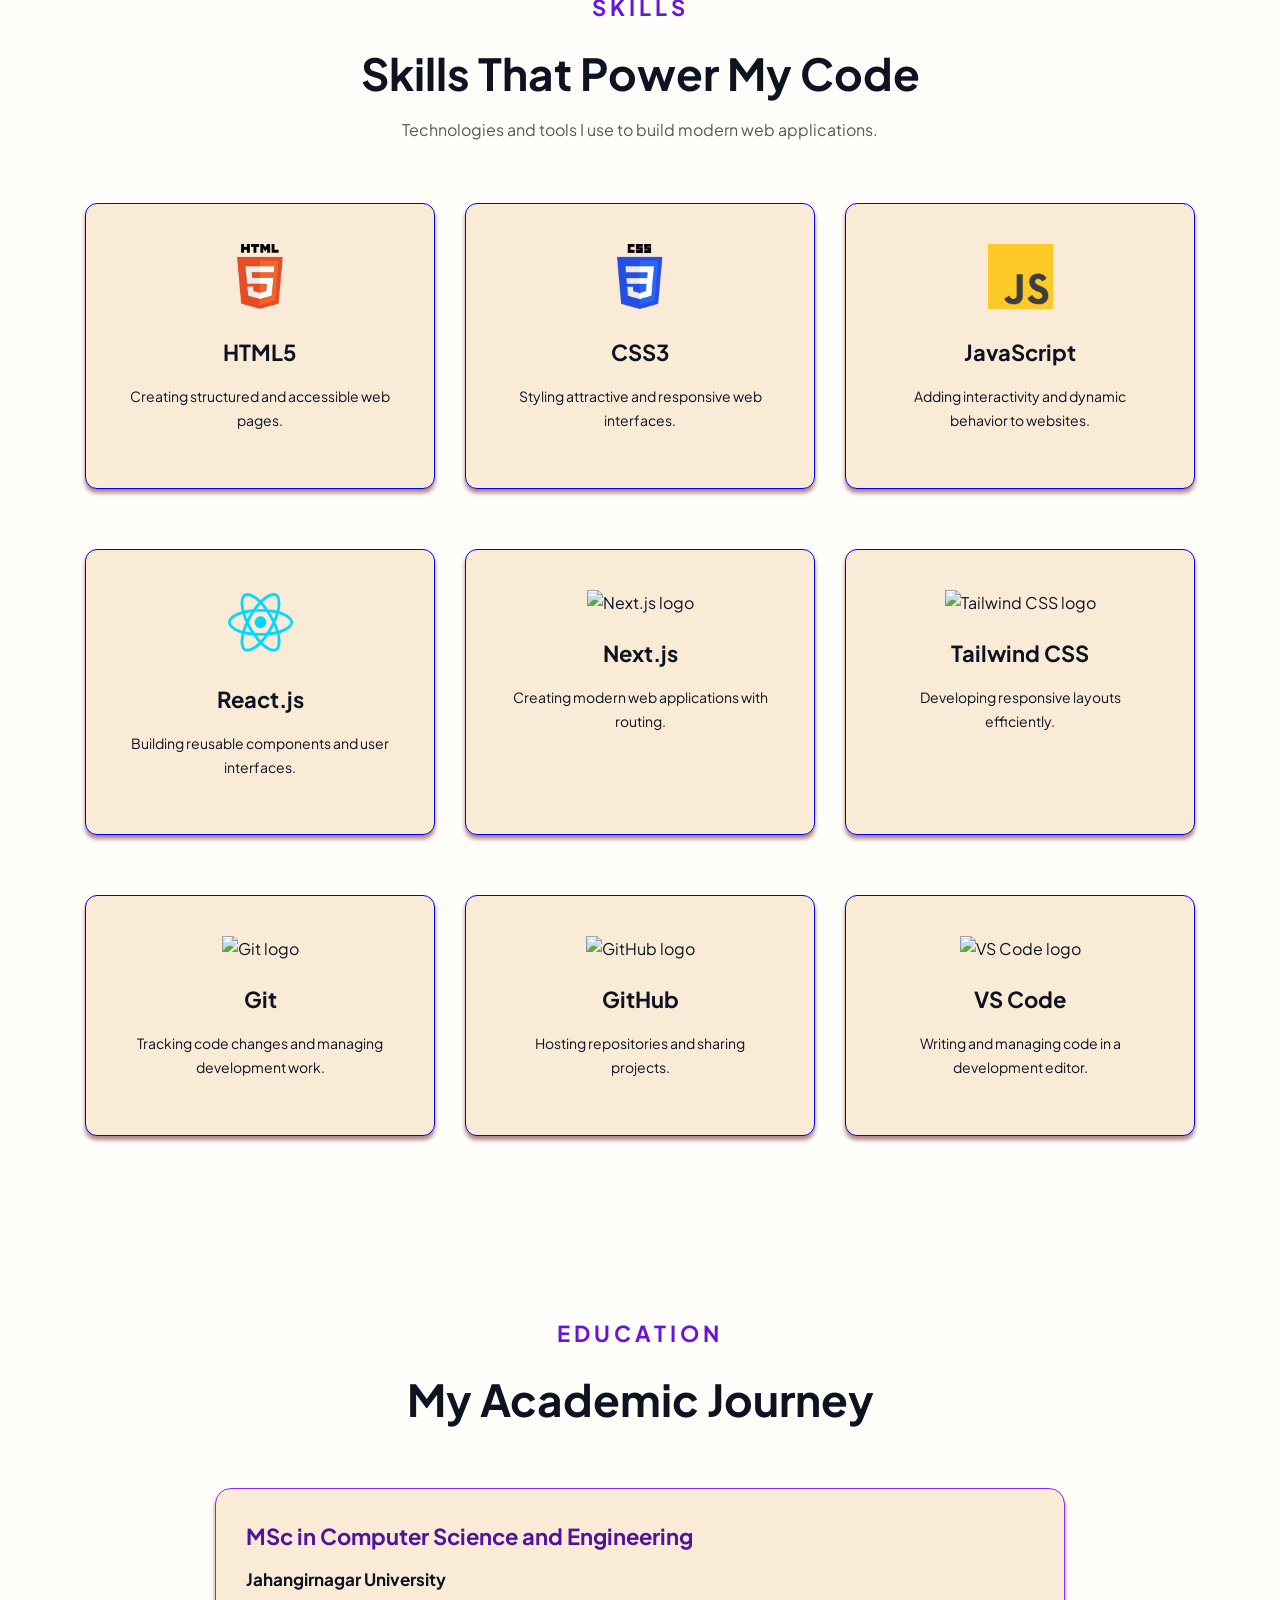
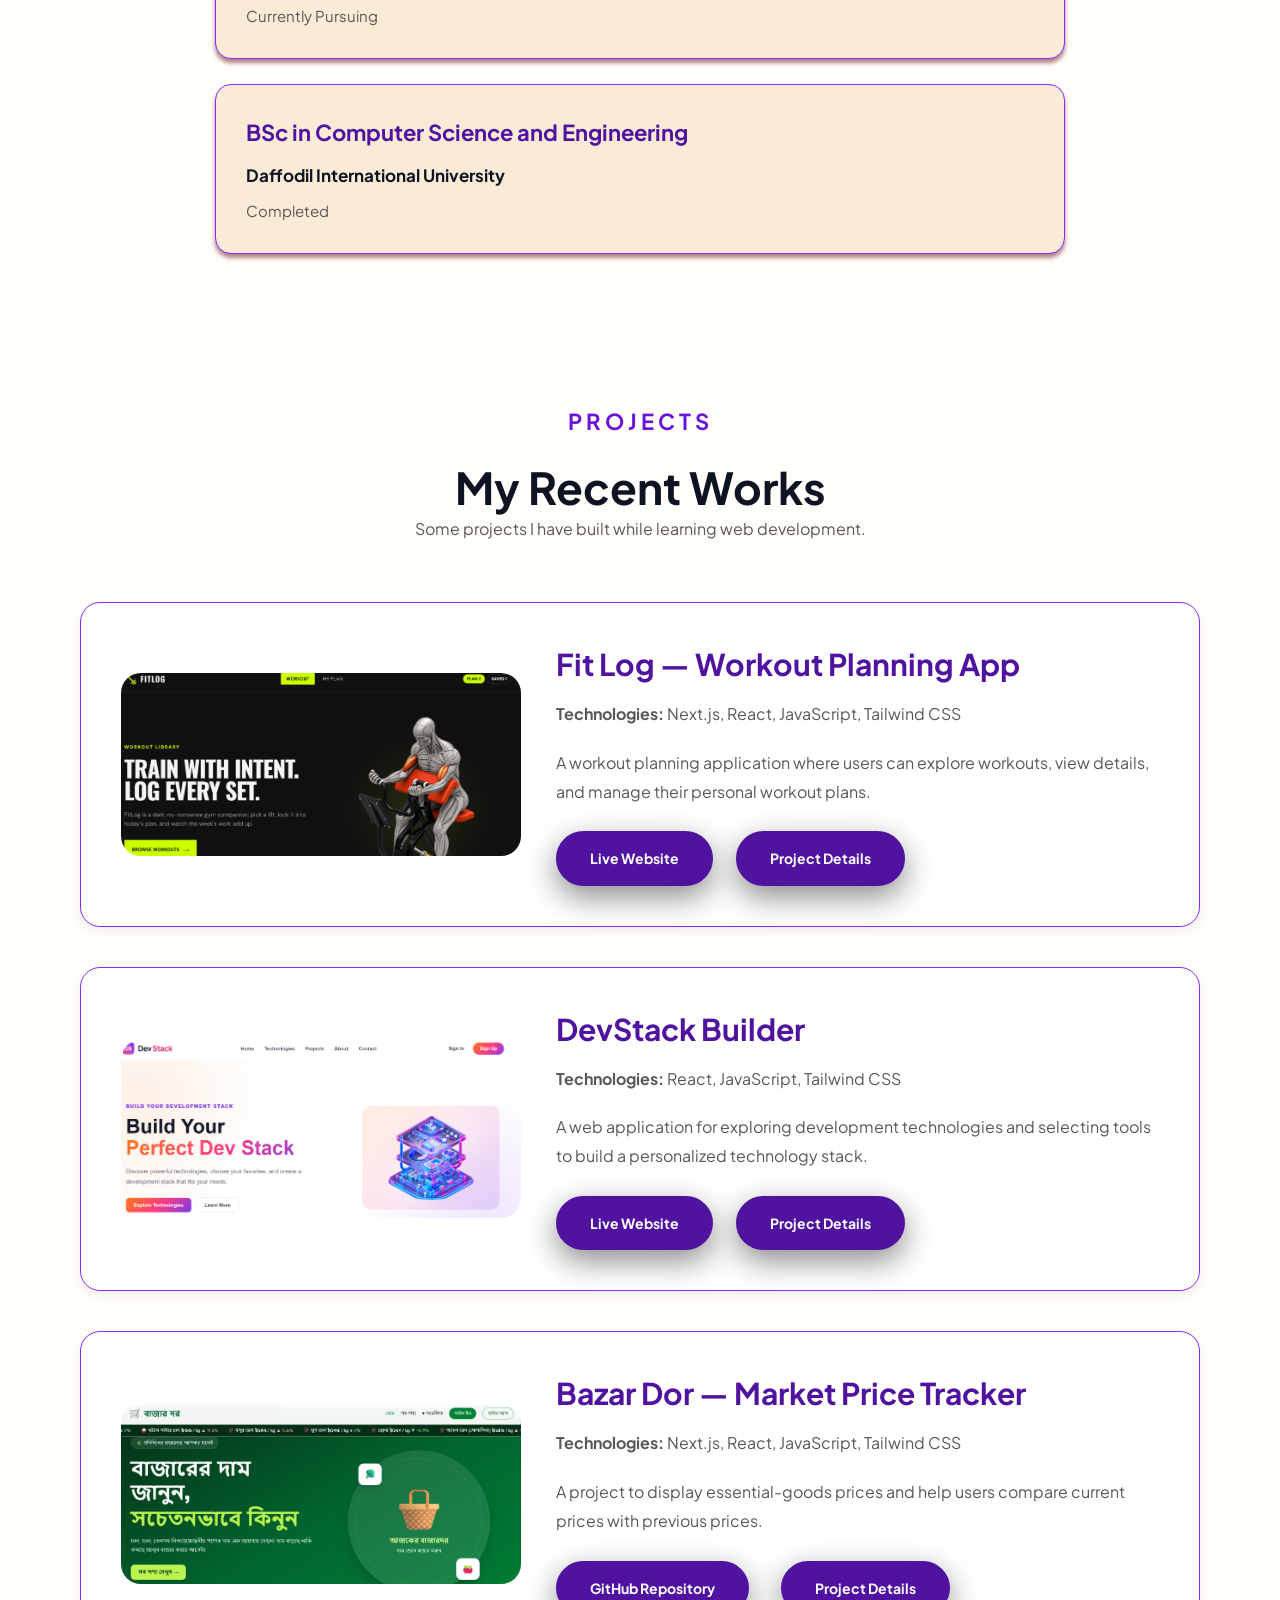
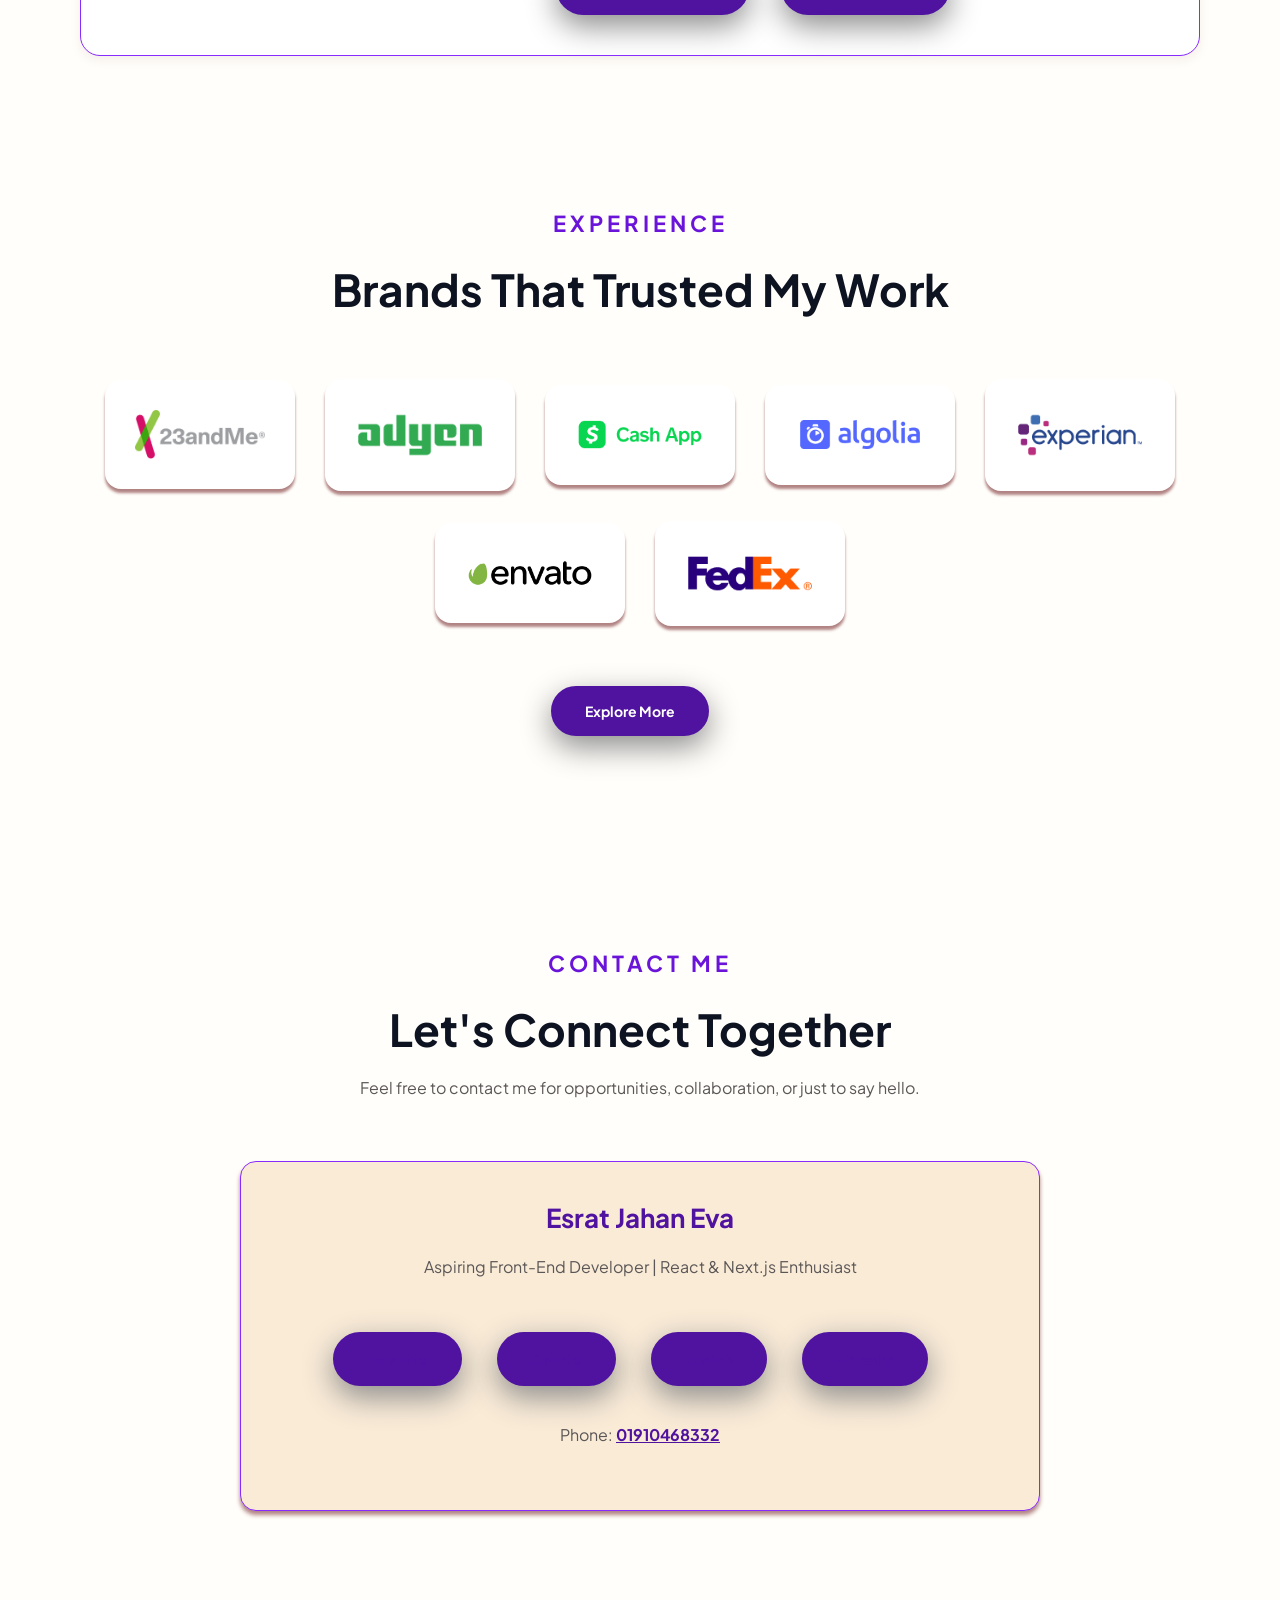
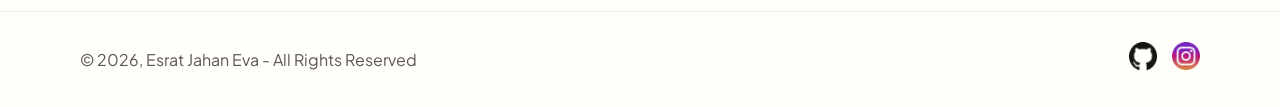
==== commit a9325289: "Fix explore works button" ====
--- a/index.html
+++ b/index.html
@@ -43,7 +43,9 @@
              passionate Front-End web developer with experience in designing and
             developing dynamic websites and applications.
           </p>
-          <button class="btn">Explore Works</button>
+
+          <a href="#project" class="btn">Explore Works</a>
+
           <a
             href="Esrat_Resume%20(update-1).pdf"
             class="btn btn-white"
@@ -385,21 +387,32 @@
       </div>
     </section>
 
-    <!-- footer section -->
+    <!-- Footer Section -->
     <div id="footer">
       <div id="footer-container" class="container">
         <div id="footer-text">
-          <p>© 2026 , ferdous Zihad - All Right Reserved</p>
-        </div>
+          <p>© 2026, Esrat Jahan Eva - All Rights Reserved</p>
+        </div>
+
         <div class="icons">
           <div class="icon">
-            <img src="image/icon-fb.png" alt="" />
-          </div>
+            <a
+              href="https://github.com/esratcode"
+              target="_blank"
+              rel="noopener noreferrer"
+            >
+              <img src="image/icon-github.png" alt="GitHub" />
+            </a>
+          </div>
+
           <div class="icon">
-            <img src="image/icon-github.png" alt="" />
-          </div>
-          <div class="icon">
-            <img src="image/icon-instagram.png" alt="" />
+            <a
+              href="https://www.linkedin.com/in/esrat-jahan-eva-cse/"
+              target="_blank"
+              rel="noopener noreferrer"
+            >
+              <img src="image/icon-instagram.png" alt="LinkedIn" />
+            </a>
           </div>
         </div>
       </div>
